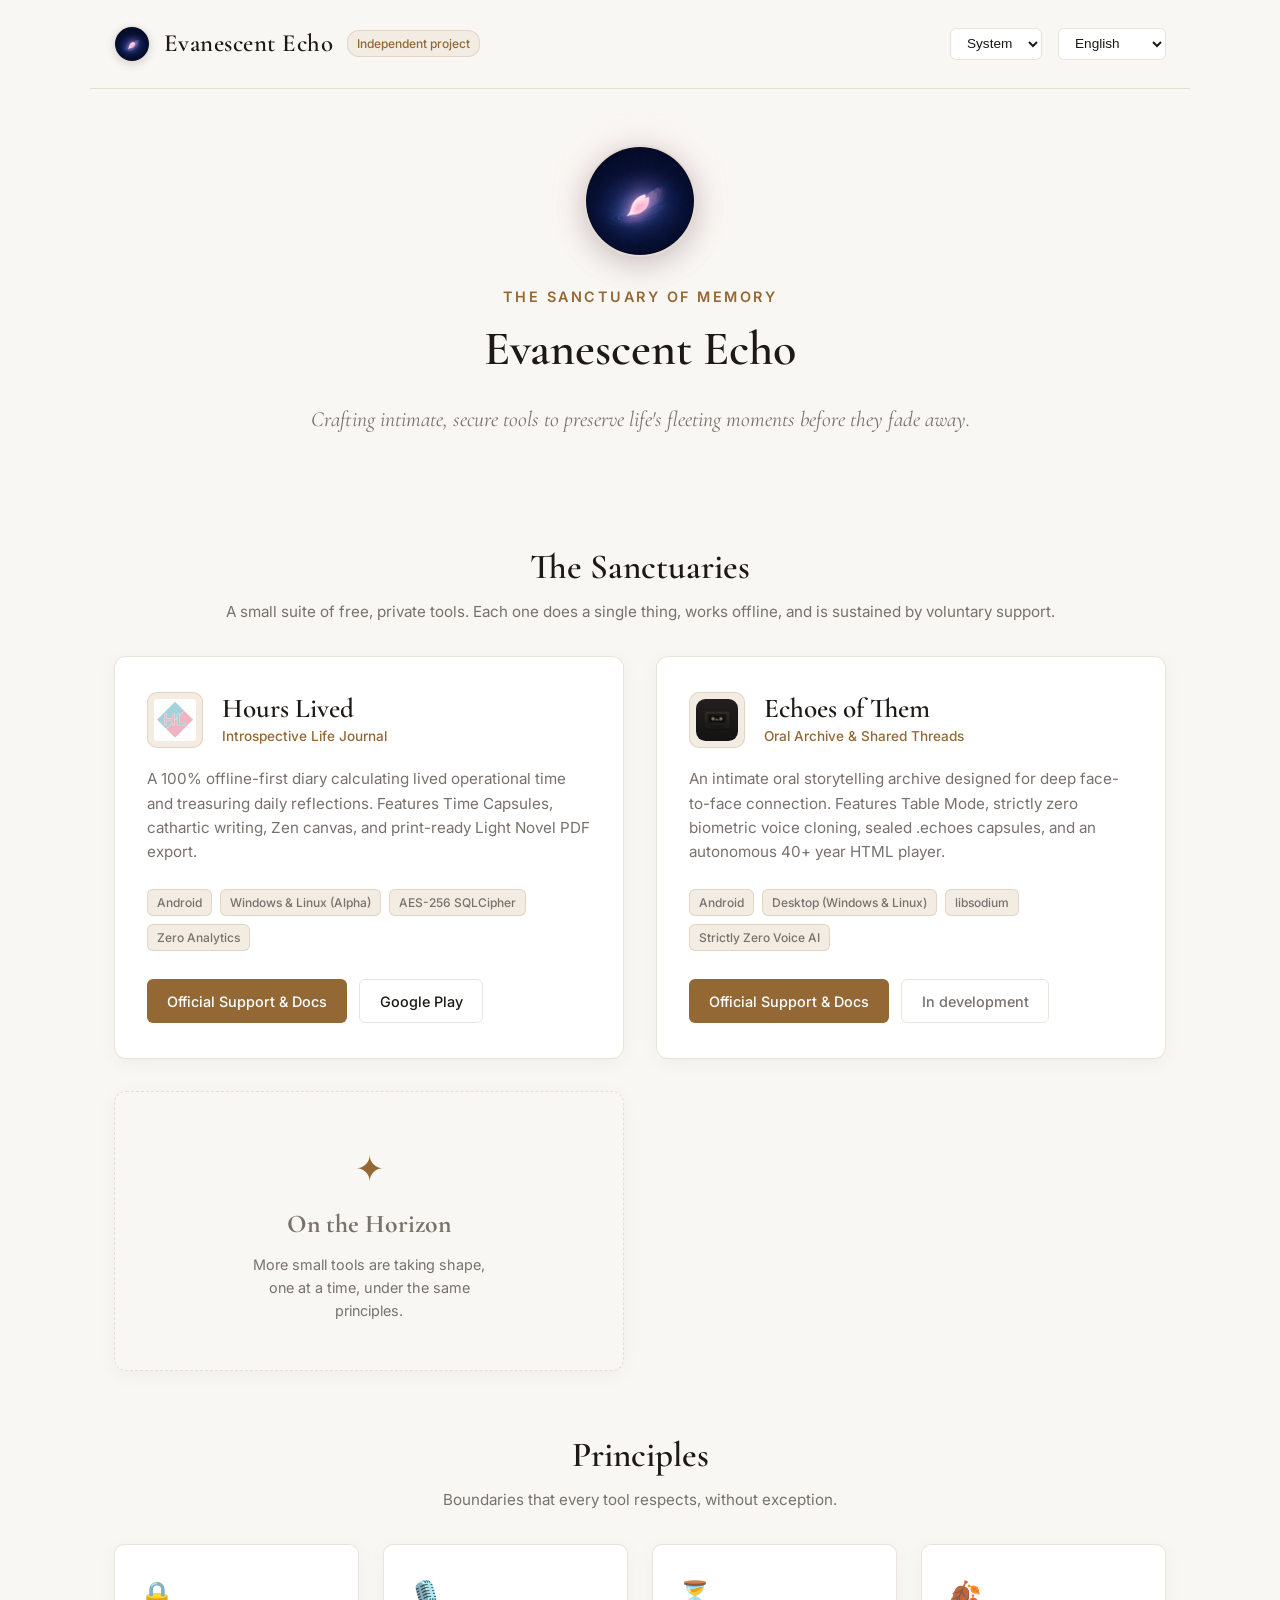
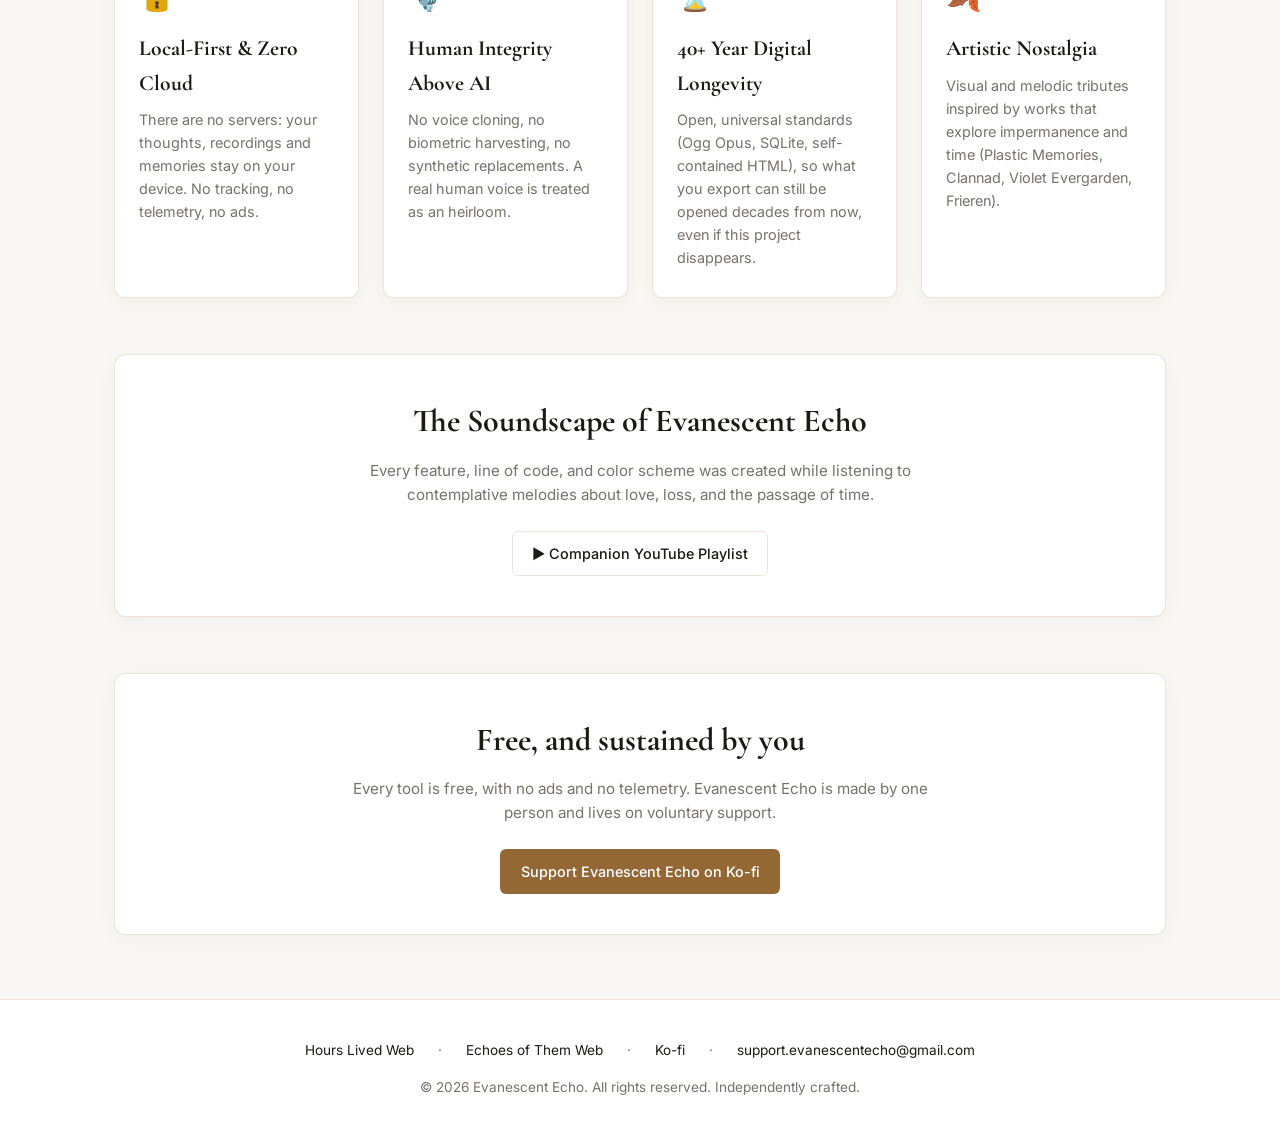
==== index.html @ a3ecc991 "Initial publication of the site" ====
<!DOCTYPE html>
<html lang="en" data-theme="system">
<head>
    <meta charset="UTF-8">
    <meta name="viewport" content="width=device-width, initial-scale=1.0">
    <title>Evanescent Echo — Introspective &amp; Sovereign Software</title>

    <!-- Google Fonts: Cormorant Garamond & Inter -->
    <link rel="preconnect" href="https://fonts.googleapis.com">
    <link rel="preconnect" href="https://fonts.gstatic.com" crossorigin>
    <link href="https://fonts.googleapis.com/css2?family=Cormorant+Garamond:ital,wght@0,300;0,400;0,500;0,600;0,700;1,300;1,400;1,500;1,600&family=Inter:wght@300;400;500;600;700&display=swap" rel="stylesheet">

    <link rel="stylesheet" href="css/styles.css">
    <link rel="icon" type="image/png" href="assets/favicon.png">
</head>
<body class="lang-en">

    <header>
        <a href="#" class="brand">
            <img src="assets/evanescent_echo_seal.png" alt="Evanescent Echo Logo" class="brand-icon">
            <span class="brand-title">Evanescent Echo</span>
            <span class="brand-badge" id="studio-badge">Independent project</span>
        </a>

        <div class="controls">
            <select id="theme-select" class="select-control" onchange="setTheme(this.value)">
                <option value="light" id="theme-light">Light</option>
                <option value="dark" id="theme-dark">Dark</option>
                <option value="system" id="theme-system" selected>System</option>
            </select>

            <select id="lang-select" class="select-control" onchange="setLanguage(this.value)">
                <option value="en" selected>English</option>
                <option value="es">Español</option>
                <option value="de">Deutsch</option>
                <option value="fr">Français</option>
                <option value="it">Italiano</option>
                <option value="ja">日本語</option>
                <option value="ko">한국어</option>
                <option value="pt">Português</option>
                <option value="ru">Русский</option>
                <option value="zh">中文</option>
            </select>
        </div>
    </header>

    <div class="hero">
        <div class="hero-emblem-container">
            <img src="assets/evanescent_echo_seal.png" alt="Evanescent Echo Studio Seal" class="hero-emblem">
        </div>
        <div class="hero-subtitle" id="hero-sub">The Sanctuary of Memory</div>
        <h1 class="hero-title" id="hero-title">Evanescent Echo</h1>
        <p class="hero-quote" id="hero-quote">
            Crafting intimate, secure tools to preserve life's fleeting moments before they fade away.
        </p>
    </div>

    <main>
        <!-- Project Sanctuaries Catalog -->
        <section>
            <div class="section-header">
                <h2 id="sec-projects-title">The Sanctuaries</h2>
                <p id="sec-projects-sub">A small suite of free, private tools. Each one does a single thing, works offline, and is sustained by voluntary support.</p>
            </div>

            <div class="projects-grid">
                <!-- 1. Hours Lived -->
                <div class="project-card">
                    <div>
                        <div class="project-header">
                            <img src="assets/hours_lived_logo.png" alt="Hours Lived Logo" class="project-icon" onerror="this.src='assets/cassette_small.svg'">
                            <div class="project-title-area">
                                <h3>Hours Lived</h3>
                                <div class="tagline" id="hl-tagline">Introspective Life Journal</div>
                            </div>
                        </div>

                        <p class="project-description" id="hl-desc">
                            A 100% offline-first diary calculating lived operational time and treasuring daily reflections. Features Time Capsules, cathartic writing, Zen canvas, and print-ready Light Novel PDF export.
                        </p>

                        <div class="project-tags">
                            <span class="tag">Android</span>
                            <span class="tag">Windows &amp; Linux (Alpha)</span>
                            <span class="tag">AES-256 SQLCipher</span>
                            <span class="tag">Zero Analytics</span>
                        </div>
                    </div>

                    <div class="project-actions">
                        <a href="https://support-evanescentecho.github.io/hours-lived-web/" class="btn btn-primary" id="hl-btn-web">Official Support &amp; Docs</a>
                        <a href="https://play.google.com/store/apps/details?id=dev.evanescentecho.hourslived" target="_blank" class="btn btn-outline" id="hl-btn-play">Google Play</a>
                    </div>
                </div>

                <!-- 2. Echoes of Them -->
                <div class="project-card">
                    <div>
                        <div class="project-header">
                            <img src="assets/cassette_detail.svg" alt="Echoes of Them Logo" class="project-icon">
                            <div class="project-title-area">
                                <h3>Echoes of Them</h3>
                                <div class="tagline" id="echoes-tagline">Oral Archive &amp; Shared Threads</div>
                            </div>
                        </div>

                        <p class="project-description" id="echoes-desc">
                            An intimate oral storytelling archive designed for deep face-to-face connection. Features Table Mode, strictly zero biometric voice cloning, sealed .echoes capsules, and an autonomous 40+ year HTML player.
                        </p>

                        <div class="project-tags">
                            <span class="tag">Android</span>
                            <span class="tag">Desktop (Windows &amp; Linux)</span>
                            <span class="tag">libsodium</span>
                            <span class="tag">Strictly Zero Voice AI</span>
                        </div>
                    </div>

                    <div class="project-actions">
                        <a href="https://support-evanescentecho.github.io/echoes-of-them-web/" class="btn btn-primary" id="echoes-btn-web">Official Support &amp; Docs</a>
                        <span class="btn btn-outline btn-pending" id="echoes-btn-play" aria-disabled="true">In development</span>
                    </div>
                </div>

                <!-- 3. Upcoming Sanctuary -->
                <div class="project-card upcoming">
                    <div style="font-size: 2.2rem; color: var(--primary); margin-bottom: 0.5rem;">✦</div>
                    <h3 id="future-title">On the Horizon</h3>
                    <p id="future-desc" style="font-size: 0.9rem; color: var(--text-muted); max-width: 260px;">
                        More small tools are taking shape, one at a time, under the same principles.
                    </p>
                </div>
            </div>
        </section>

        <!-- Core Philosophy -->
        <section>
            <div class="section-header">
                <h2 id="sec-philosophy-title">Principles</h2>
                <p id="sec-philosophy-sub">Boundaries that every tool respects, without exception.</p>
            </div>

            <div class="pillars-grid">
                <div class="pillar-card">
                    <div class="pillar-icon">🔒</div>
                    <h3 id="pil1-title">Local-First &amp; Zero Cloud</h3>
                    <p id="pil1-desc">There are no servers: your thoughts, recordings and memories stay on your device. No tracking, no telemetry, no ads.</p>
                </div>

                <div class="pillar-card">
                    <div class="pillar-icon">🎙️</div>
                    <h3 id="pil2-title">Human Integrity Above AI</h3>
                    <p id="pil2-desc">No voice cloning, no biometric harvesting, no synthetic replacements. A real human voice is treated as an heirloom.</p>
                </div>

                <div class="pillar-card">
                    <div class="pillar-icon">⏳</div>
                    <h3 id="pil3-title">40+ Year Digital Longevity</h3>
                    <p id="pil3-desc">Open, universal standards (Ogg Opus, SQLite, self-contained HTML), so what you export can still be opened decades from now, even if this project disappears.</p>
                </div>

                <div class="pillar-card">
                    <div class="pillar-icon">🍂</div>
                    <h3 id="pil4-title">Artistic Nostalgia</h3>
                    <p id="pil4-desc">Visual and melodic tributes inspired by works that explore impermanence and time (Plastic Memories, Clannad, Violet Evergarden, Frieren).</p>
                </div>
            </div>
        </section>

        <!-- Companion Soundscape -->
        <section>
            <div class="banner-card">
                <h3 id="banner-title">The Soundscape of Evanescent Echo</h3>
                <p id="banner-desc">
                    Every feature, line of code, and color scheme was created while listening to contemplative melodies about love, loss, and the passage of time.
                </p>
                <div style="display: flex; justify-content: center; gap: 1rem; flex-wrap: wrap;">
                    <a href="https://www.youtube.com/playlist?list=PLSMOooksGAReM" target="_blank" class="btn btn-outline" id="btn-yt">▶ Companion YouTube Playlist</a>
                </div>
            </div>
        </section>

        <!-- Voluntary support -->
        <section>
            <div class="banner-card">
                <h3 id="support-title">Free, and sustained by you</h3>
                <p id="support-note">
                    Every tool is free, with no ads and no telemetry. Evanescent Echo is made by one person and lives on voluntary support.
                </p>
                <div style="display: flex; justify-content: center; gap: 1rem; flex-wrap: wrap;">
                    <a href="https://ko-fi.com/evanescentecho" target="_blank" class="btn btn-primary" id="btn-kofi">Support Evanescent Echo on Ko-fi</a>
                </div>
            </div>
        </section>
    </main>

    <footer>
        <div class="footer-links">
            <a href="https://support-evanescentecho.github.io/hours-lived-web/">Hours Lived Web</a>
            <span>·</span>
            <a href="https://support-evanescentecho.github.io/echoes-of-them-web/">Echoes of Them Web</a>
            <span>·</span>
            <a href="https://ko-fi.com/evanescentecho">Ko-fi</a>
            <span>·</span>
            <a href="mailto:support.evanescentecho@gmail.com">support.evanescentecho@gmail.com</a>
        </div>
        <p id="footer-copy">© 2026 Evanescent Echo. All rights reserved. Independently crafted.</p>
    </footer>

    <script src="js/script.js"></script>
</body>
</html>
---- css/styles.css ----
/* Evanescent Echo — Studio Portal Stylesheet */
:root {
    --light-bg: #F9F7F3;
    --light-surface: #FFFFFF;
    --light-surface-variant: #F2ECE3;
    --light-primary: #946835;
    --light-secondary: #5F7F68;
    --light-accent: #C77A93;
    --light-text: #1C1917;
    --light-text-muted: #78716C;
    --light-border: rgba(148, 104, 53, 0.18);
    --light-card-shadow: 0 4px 20px rgba(0, 0, 0, 0.04);

    /* Dark Mode matches the deep indigo water of the Evanescent Echo seal */
    --dark-bg: #060913;
    --dark-surface: #0E1322;
    --dark-surface-variant: #161D32;
    --dark-primary: #E5A93C;
    --dark-secondary: #7A9E85;
    --dark-accent: #F4A7BD;
    --dark-text: #F5EFE6;
    --dark-text-muted: #A0A8BA;
    --dark-border: rgba(229, 169, 60, 0.2);
    --dark-card-shadow: 0 8px 32px rgba(0, 0, 0, 0.45);

    /* Defaults to Light */
    --bg: var(--light-bg);
    --surface: var(--light-surface);
    --surface-variant: var(--light-surface-variant);
    --primary: var(--light-primary);
    --secondary: var(--light-secondary);
    --accent: var(--light-accent);
    --text: var(--light-text);
    --text-muted: var(--light-text-muted);
    --border: var(--light-border);
    --card-shadow: var(--light-card-shadow);
    --transition: 0.3s ease;
}

[data-theme="dark"] {
    --bg: var(--dark-bg);
    --surface: var(--dark-surface);
    --surface-variant: var(--dark-surface-variant);
    --primary: var(--dark-primary);
    --secondary: var(--dark-secondary);
    --accent: var(--dark-accent);
    --text: var(--dark-text);
    --text-muted: var(--dark-text-muted);
    --border: var(--dark-border);
    --card-shadow: var(--dark-card-shadow);
}

* {
    box-sizing: border-box;
    margin: 0;
    padding: 0;
}

body {
    background-color: var(--bg);
    color: var(--text);
    font-family: 'Inter', -apple-system, BlinkMacSystemFont, "Segoe UI", Roboto, sans-serif;
    line-height: 1.6;
    transition: background-color var(--transition), color var(--transition);
    min-height: 100vh;
    display: flex;
    flex-direction: column;
}

/* Header */
header {
    max-width: 1100px;
    margin: 0 auto;
    width: 100%;
    padding: 1.5rem 1.5rem;
    display: flex;
    justify-content: space-between;
    align-items: center;
    border-bottom: 1px solid var(--border);
}

.brand {
    display: flex;
    align-items: center;
    gap: 0.85rem;
    text-decoration: none;
    color: inherit;
}

.brand-icon {
    width: 36px;
    height: 36px;
    border-radius: 50%;
    object-fit: cover;
    border: 1px solid var(--border);
    box-shadow: 0 2px 8px rgba(0, 0, 0, 0.15);
}

.brand-title {
    font-family: 'Cormorant Garamond', Georgia, serif;
    font-size: 1.55rem;
    font-weight: 600;
    letter-spacing: 0.5px;
    color: var(--text);
}

.brand-badge {
    font-size: 0.75rem;
    padding: 3px 9px;
    background: var(--surface-variant);
    border: 1px solid var(--border);
    border-radius: 12px;
    color: var(--primary);
    font-weight: 500;
}

.controls {
    display: flex;
    gap: 1rem;
    align-items: center;
}

.select-control {
    background: var(--surface);
    color: var(--text);
    border: 1px solid var(--border);
    padding: 0.4rem 0.75rem;
    border-radius: 6px;
    font-size: 0.85rem;
    cursor: pointer;
    outline: none;
    transition: border-color var(--transition);
}

.select-control:focus {
    border-color: var(--primary);
}

/* Hero */
.hero {
    max-width: 860px;
    margin: 3.5rem auto 3rem;
    padding: 0 1.5rem;
    text-align: center;
}

.hero-emblem-container {
    display: inline-flex;
    justify-content: center;
    align-items: center;
    margin-bottom: 1.75rem;
    position: relative;
}

.hero-emblem {
    width: 112px;
    height: 112px;
    border-radius: 50%;
    object-fit: cover;
    border: 2px solid var(--border);
    box-shadow: 0 8px 30px rgba(0, 0, 0, 0.18), 0 0 35px rgba(244, 167, 189, 0.22);
    transition: transform var(--transition), box-shadow var(--transition);
}

.hero-emblem:hover {
    transform: scale(1.05);
    box-shadow: 0 12px 36px rgba(0, 0, 0, 0.25), 0 0 45px rgba(244, 167, 189, 0.35);
}

.hero-subtitle {
    font-size: 0.9rem;
    text-transform: uppercase;
    letter-spacing: 2.5px;
    color: var(--primary);
    font-weight: 600;
    margin-bottom: 0.85rem;
}

.hero-title {
    font-family: 'Cormorant Garamond', Georgia, serif;
    font-size: 3rem;
    line-height: 1.2;
    font-weight: 600;
    margin-bottom: 1.5rem;
    color: var(--text);
}

.hero-quote {
    font-family: 'Cormorant Garamond', Georgia, serif;
    font-size: 1.35rem;
    font-style: italic;
    color: var(--text-muted);
    max-width: 680px;
    margin: 0 auto;
    line-height: 1.5;
}

/* Main Container */
main {
    max-width: 1100px;
    margin: 0 auto;
    width: 100%;
    padding: 0 1.5rem 4rem;
    flex: 1;
}

/* Section Titles */
.section-header {
    text-align: center;
    margin: 3.5rem 0 2rem;
}

.section-header h2 {
    font-family: 'Cormorant Garamond', Georgia, serif;
    font-size: 2.2rem;
    font-weight: 600;
    color: var(--text);
}

.section-header p {
    color: var(--text-muted);
    font-size: 0.95rem;
    margin-top: 0.25rem;
}

/* Projects Grid */
.projects-grid {
    display: grid;
    grid-template-columns: repeat(auto-fit, minmax(340px, 1fr));
    gap: 2rem;
    margin-top: 1.5rem;
}

.project-card {
    background: var(--surface);
    border: 1px solid var(--border);
    border-radius: 12px;
    padding: 2.2rem 2rem;
    display: flex;
    flex-direction: column;
    justify-content: space-between;
    box-shadow: var(--card-shadow);
    transition: transform var(--transition), border-color var(--transition), box-shadow var(--transition);
    position: relative;
    overflow: hidden;
}

.project-card:hover {
    transform: translateY(-4px);
    border-color: var(--primary);
    box-shadow: 0 8px 30px rgba(0, 0, 0, 0.08);
}

.project-header {
    display: flex;
    align-items: center;
    gap: 1.2rem;
    margin-bottom: 1.2rem;
}

.project-icon {
    width: 56px;
    height: 56px;
    object-fit: contain;
    border-radius: 10px;
    background: var(--surface-variant);
    padding: 6px;
    border: 1px solid var(--border);
}

.project-title-area h3 {
    font-family: 'Cormorant Garamond', Georgia, serif;
    font-size: 1.7rem;
    font-weight: 600;
    line-height: 1.2;
    color: var(--text);
}

.project-title-area .tagline {
    font-size: 0.85rem;
    color: var(--primary);
    font-weight: 500;
}

.project-description {
    color: var(--text-muted);
    font-size: 0.95rem;
    line-height: 1.6;
    margin-bottom: 1.5rem;
}

.project-tags {
    display: flex;
    flex-wrap: wrap;
    gap: 0.5rem;
    margin-bottom: 1.75rem;
}

.tag {
    font-size: 0.75rem;
    padding: 3px 9px;
    background: var(--surface-variant);
    border: 1px solid var(--border);
    border-radius: 6px;
    color: var(--text-muted);
    font-weight: 500;
}

.project-actions {
    display: flex;
    gap: 0.75rem;
    flex-wrap: wrap;
}

.btn {
    display: inline-flex;
    align-items: center;
    justify-content: center;
    padding: 0.6rem 1.2rem;
    border-radius: 6px;
    font-size: 0.9rem;
    font-weight: 500;
    text-decoration: none;
    transition: all var(--transition);
    cursor: pointer;
}

.btn-primary {
    background: var(--primary);
    color: #FFF;
    border: 1px solid transparent;
}

.btn-primary:hover {
    opacity: 0.9;
    transform: translateY(-1px);
}

.btn-outline {
    background: transparent;
    color: var(--text);
    border: 1px solid var(--border);
}

.btn-outline:hover {
    border-color: var(--primary);
    color: var(--primary);
}

/* Upcoming Card */
.project-card.upcoming {
    border-style: dashed;
    background: transparent;
    justify-content: center;
    align-items: center;
    text-align: center;
    min-height: 280px;
}

.project-card.upcoming h3 {
    font-family: 'Cormorant Garamond', Georgia, serif;
    font-size: 1.6rem;
    margin-bottom: 0.5rem;
    color: var(--text-muted);
}

/* Pillars / Philosophy */
.pillars-grid {
    display: grid;
    grid-template-columns: repeat(auto-fit, minmax(240px, 1fr));
    gap: 1.5rem;
    margin-top: 1.5rem;
}

.pillar-card {
    background: var(--surface);
    border: 1px solid var(--border);
    border-radius: 10px;
    padding: 1.75rem 1.5rem;
    box-shadow: var(--card-shadow);
}

.pillar-icon {
    font-size: 1.8rem;
    margin-bottom: 0.75rem;
    color: var(--primary);
}

.pillar-card h3 {
    font-family: 'Cormorant Garamond', Georgia, serif;
    font-size: 1.35rem;
    margin-bottom: 0.5rem;
    color: var(--text);
}

.pillar-card p {
    font-size: 0.9rem;
    color: var(--text-muted);
    line-height: 1.6;
}

/* Soundscape & Support */
.banner-card {
    background: var(--surface);
    border: 1px solid var(--border);
    border-radius: 12px;
    padding: 2.5rem 2rem;
    margin-top: 3.5rem;
    text-align: center;
    box-shadow: var(--card-shadow);
}

.banner-card h3 {
    font-family: 'Cormorant Garamond', Georgia, serif;
    font-size: 2rem;
    margin-bottom: 0.75rem;
    color: var(--text);
}

.banner-card p {
    color: var(--text-muted);
    max-width: 600px;
    margin: 0 auto 1.5rem;
    font-size: 0.95rem;
}

/* Footer */
footer {
    border-top: 1px solid var(--border);
    padding: 2.5rem 1.5rem;
    text-align: center;
    color: var(--text-muted);
    font-size: 0.85rem;
    background: var(--surface);
}

footer a {
    color: var(--primary);
    text-decoration: underline;
}

.footer-links {
    display: flex;
    justify-content: center;
    gap: 1.5rem;
    margin-bottom: 1rem;
    flex-wrap: wrap;
}

.footer-links a {
    text-decoration: none;
    color: var(--text);
    transition: color var(--transition);
}

.footer-links a:hover {
    color: var(--primary);
}

@media (max-width: 600px) {
    .hero-title {
        font-size: 2.2rem;
    }
    header {
        flex-direction: column;
        gap: 1rem;
    }
}

/* Botón sin enlace (app aún no publicada) */
.btn-pending,
.btn-pending:hover {
    cursor: default;
    color: var(--text-muted);
    border-color: var(--border);
}
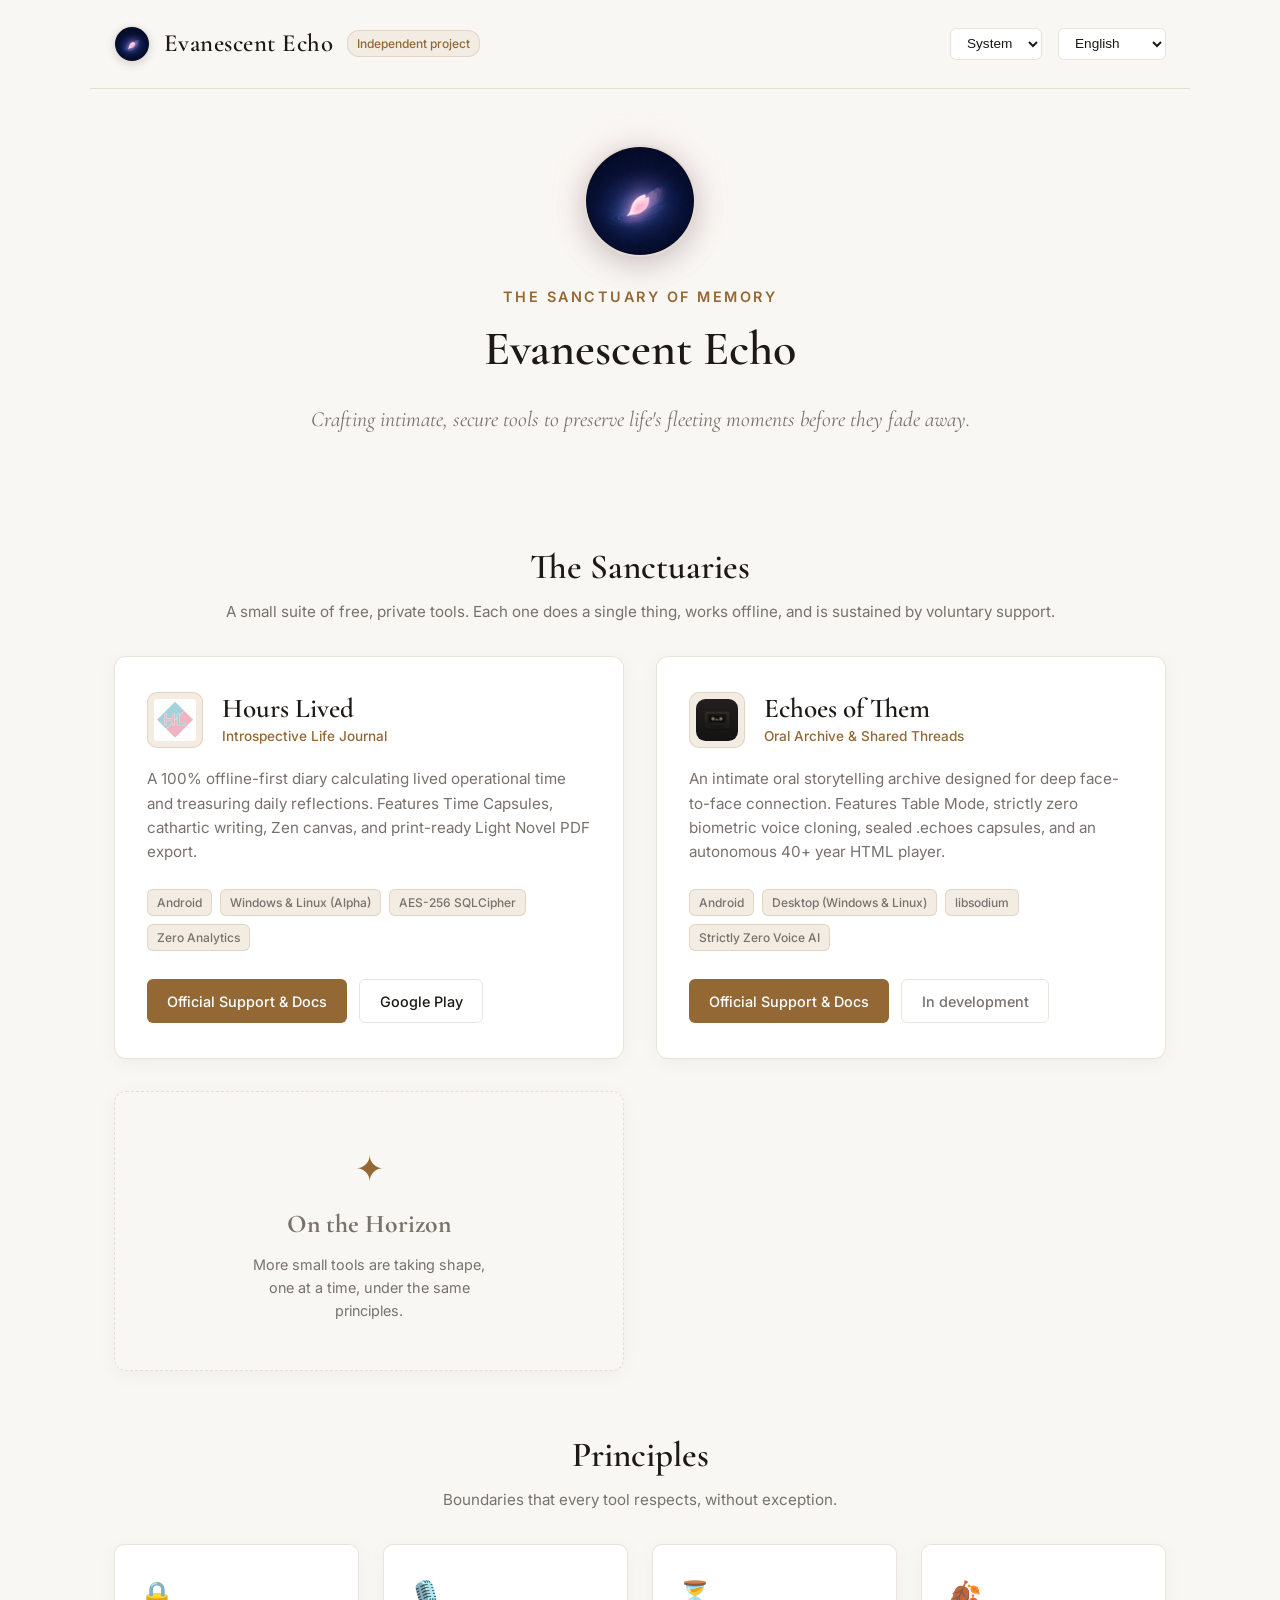
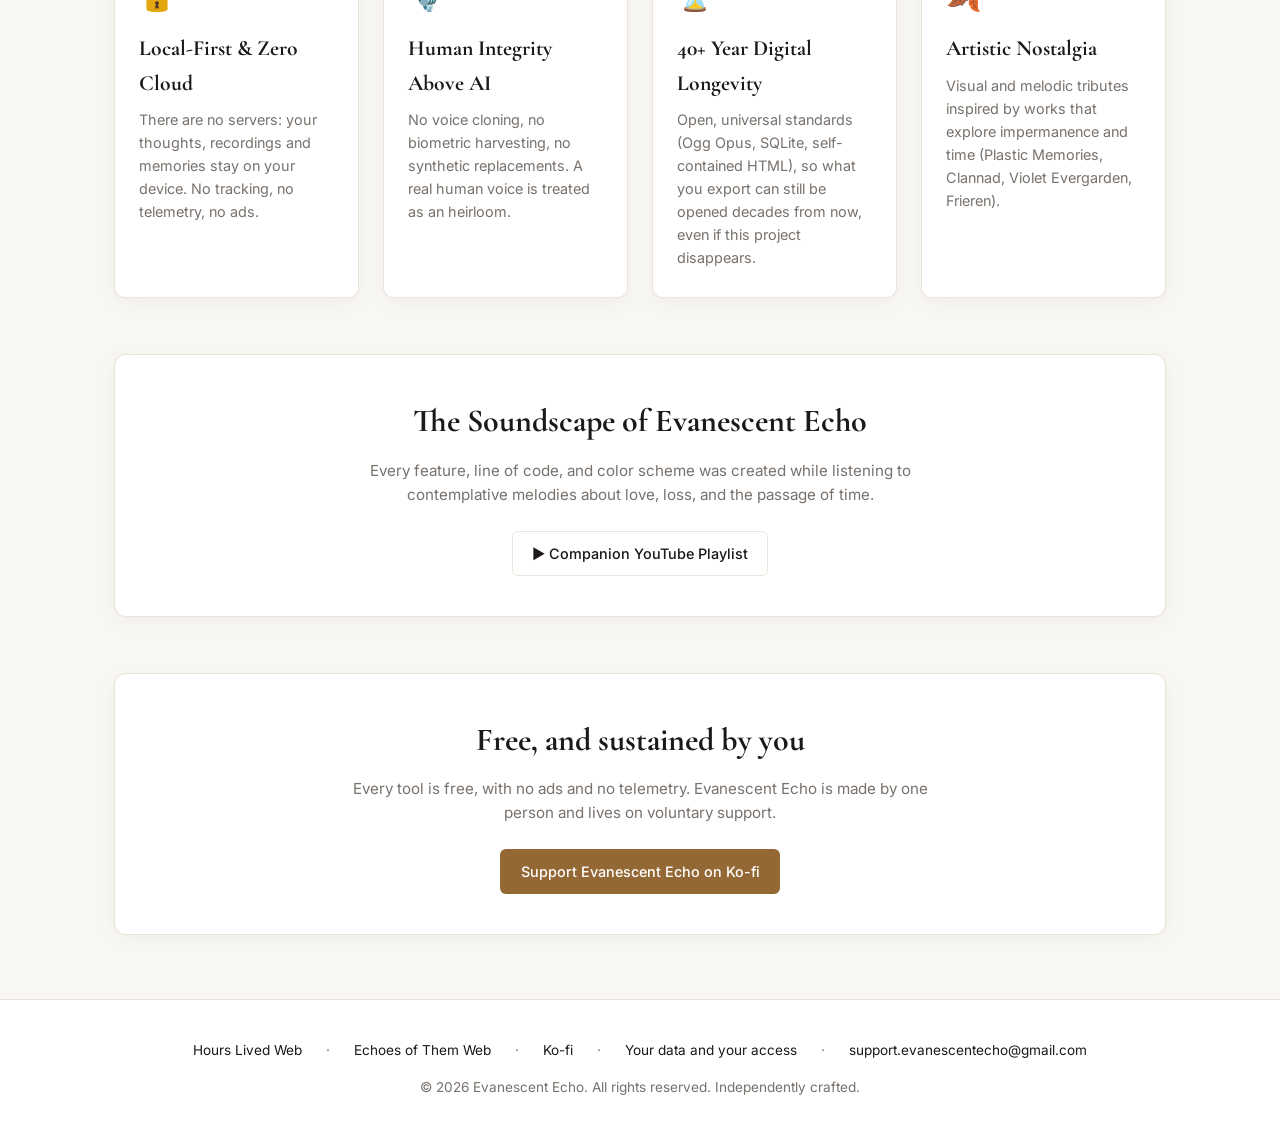
==== commit 4fbca549: "feat: page about data protection and accessibility (draft) Plain-language page on how the apps keep " ====
--- a/index.html
+++ b/index.html
@@ -202,6 +202,8 @@
             <span>·</span>
             <a href="https://ko-fi.com/evanescentecho">Ko-fi</a>
             <span>·</span>
+            <a href="trust.html" id="footer-trust">Your data and your access</a>
+            <span>·</span>
             <a href="mailto:support.evanescentecho@gmail.com">support.evanescentecho@gmail.com</a>
         </div>
         <p id="footer-copy">© 2026 Evanescent Echo. All rights reserved. Independently crafted.</p>
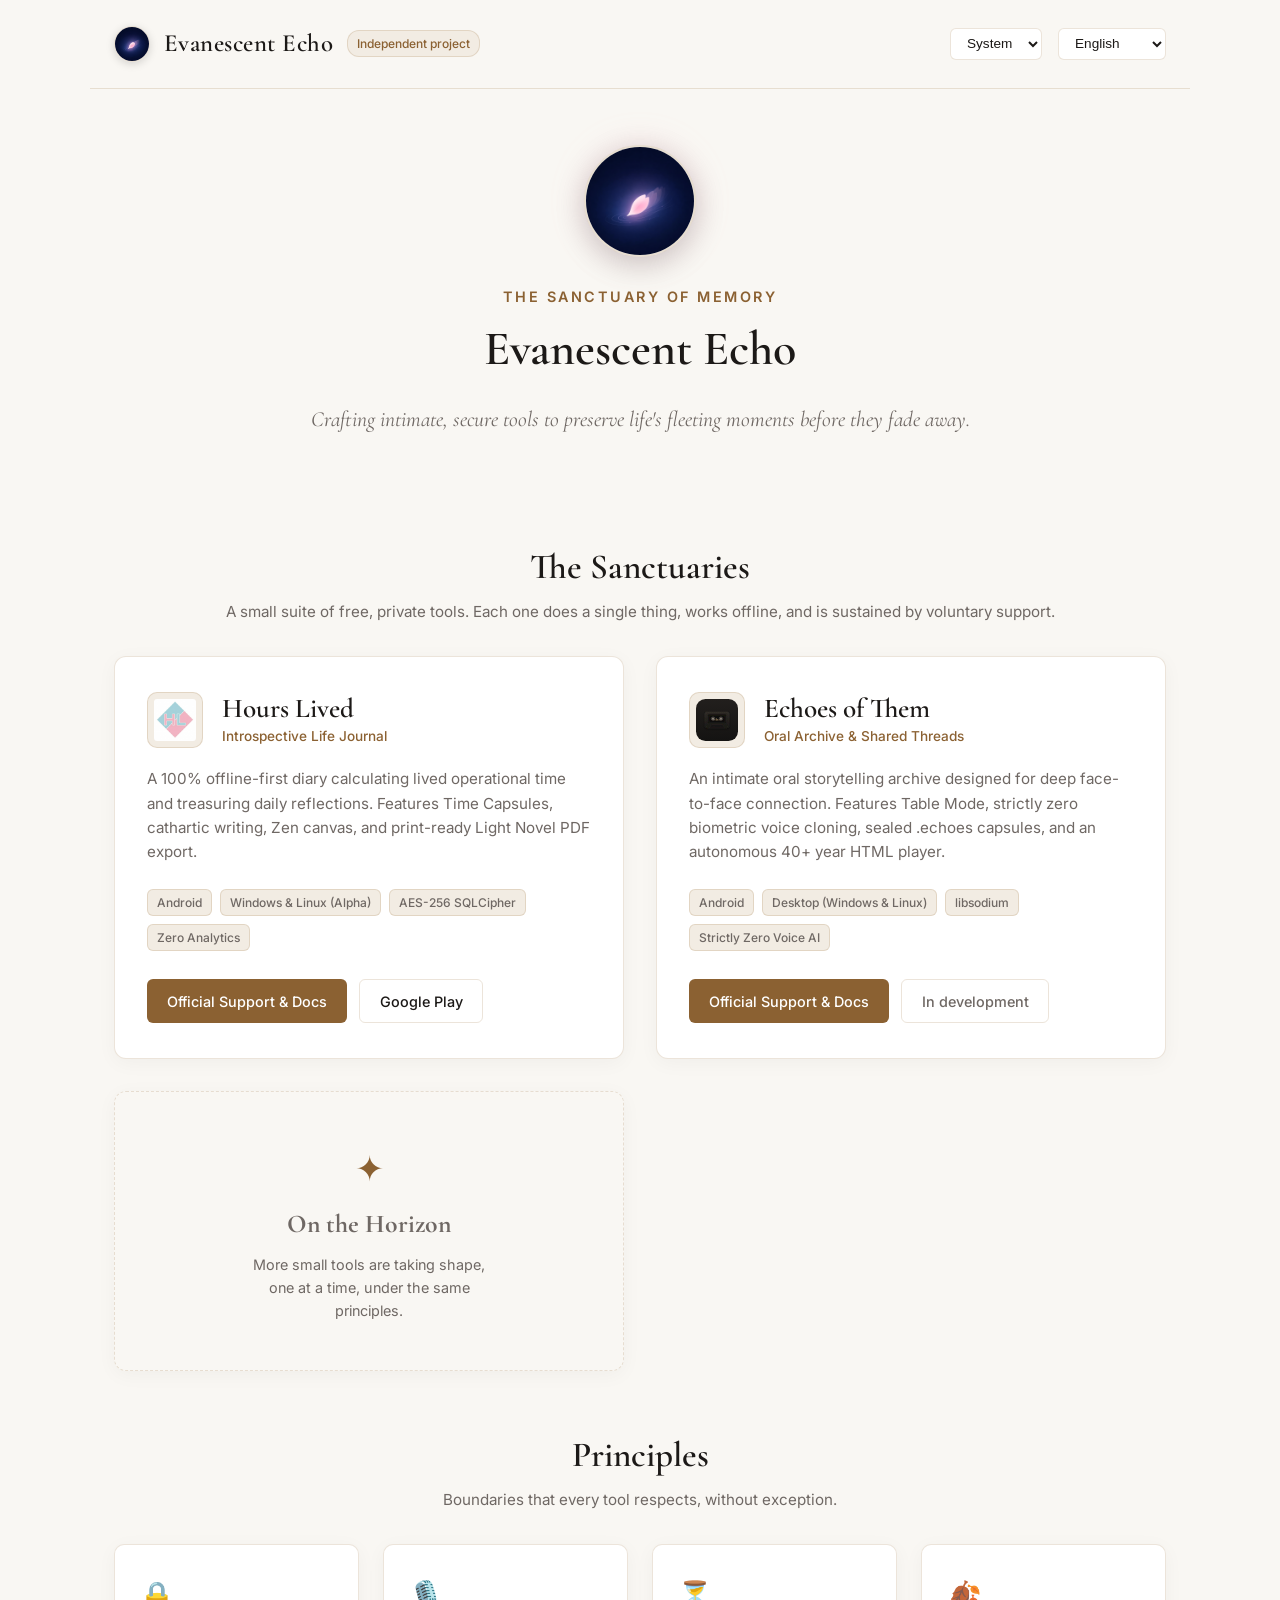
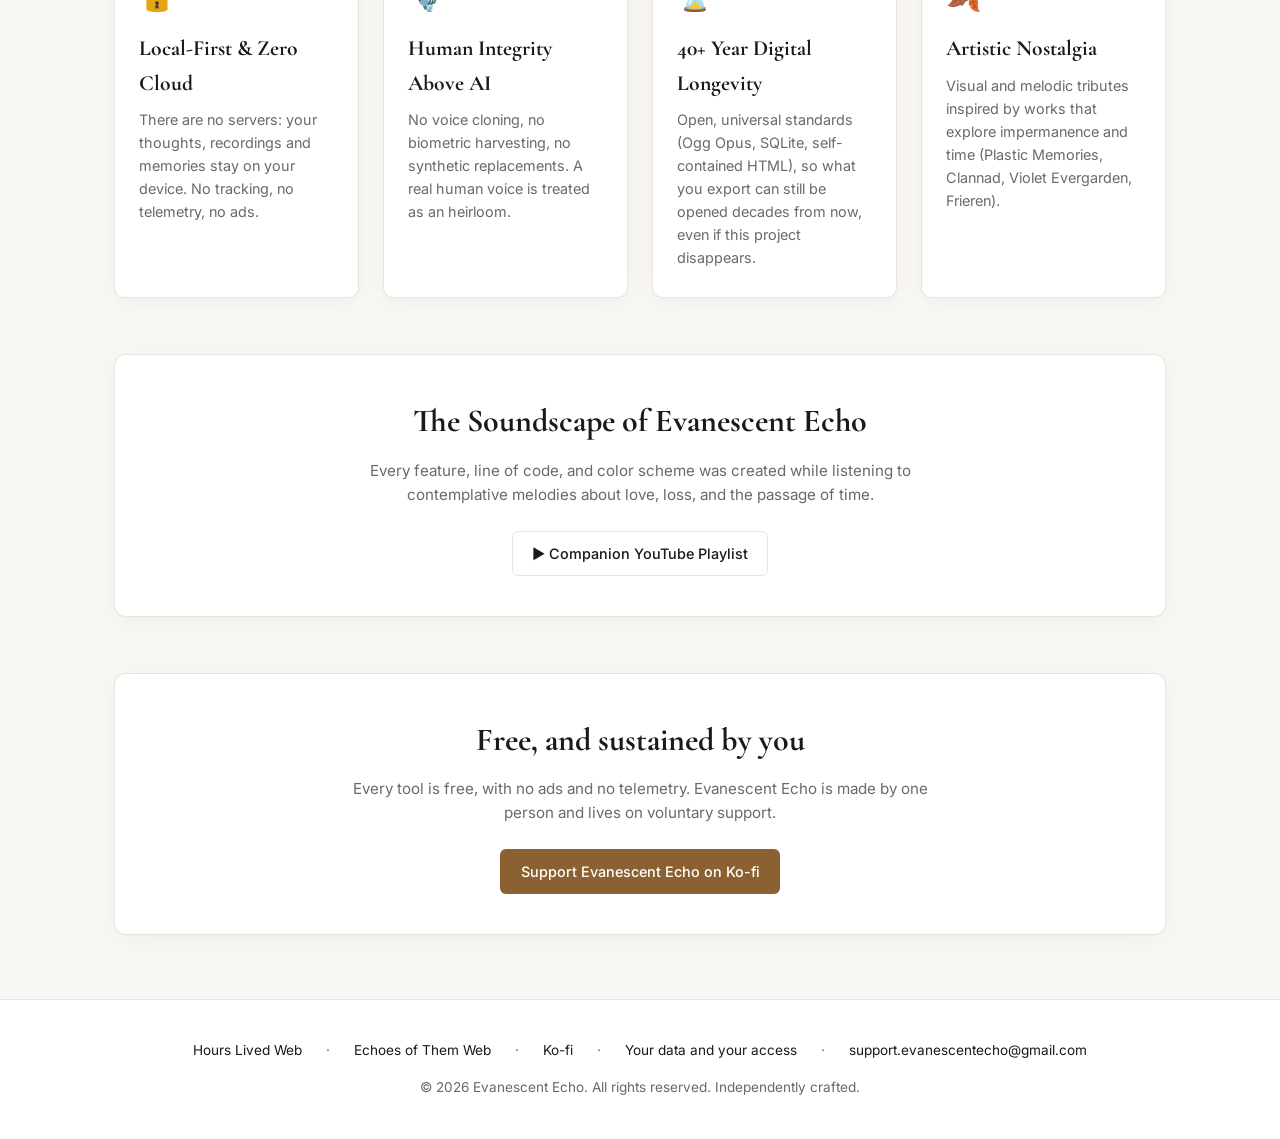
==== commit fe2a6a8b: "feat(a11y): suite accessibility layer and footer links without underline" ====
--- a/index.html
+++ b/index.html
@@ -11,6 +11,9 @@
     <link href="https://fonts.googleapis.com/css2?family=Cormorant+Garamond:ital,wght@0,300;0,400;0,500;0,600;0,700;1,300;1,400;1,500;1,600&family=Inter:wght@300;400;500;600;700&display=swap" rel="stylesheet">
 
     <link rel="stylesheet" href="css/styles.css">
+    <!-- Suite accessibility layer (WCAG 2.2 AA base + visitor preferences) -->
+    <link rel="stylesheet" href="/evanescent-web-a11y/a11y.css">
+    <script src="/evanescent-web-a11y/a11y.js"></script>
     <link rel="icon" type="image/png" href="assets/favicon.png">
 </head>
 <body class="lang-en">
@@ -22,14 +25,14 @@
             <span class="brand-badge" id="studio-badge">Independent project</span>
         </a>
 
-        <div class="controls">
-            <select id="theme-select" class="select-control" onchange="setTheme(this.value)">
+        <div class="controls" data-a11y-slot>
+            <select id="theme-select" class="select-control" onchange="setTheme(this.value)" aria-label="Theme">
                 <option value="light" id="theme-light">Light</option>
                 <option value="dark" id="theme-dark">Dark</option>
                 <option value="system" id="theme-system" selected>System</option>
             </select>
 
-            <select id="lang-select" class="select-control" onchange="setLanguage(this.value)">
+            <select id="lang-select" class="select-control" onchange="setLanguage(this.value)" aria-label="Language">
                 <option value="en" selected>English</option>
                 <option value="es">Español</option>
                 <option value="de">Deutsch</option>
@@ -44,7 +47,7 @@
         </div>
     </header>
 
-    <div class="hero">
+    <div class="hero" role="region" aria-labelledby="hero-title">
         <div class="hero-emblem-container">
             <img src="assets/evanescent_echo_seal.png" alt="Evanescent Echo Studio Seal" class="hero-emblem">
         </div>
--- a/css/styles.css
+++ b/css/styles.css
@@ -3,11 +3,11 @@
     --light-bg: #F9F7F3;
     --light-surface: #FFFFFF;
     --light-surface-variant: #F2ECE3;
-    --light-primary: #946835;
-    --light-secondary: #5F7F68;
-    --light-accent: #C77A93;
+    --light-primary: #8B6132;
+    --light-secondary: #54705C;
+    --light-accent: #AC4869;
     --light-text: #1C1917;
-    --light-text-muted: #78716C;
+    --light-text-muted: #6F6864;
     --light-border: rgba(148, 104, 53, 0.18);
     --light-card-shadow: 0 4px 20px rgba(0, 0, 0, 0.04);
 
@@ -81,6 +81,7 @@
 
 .brand {
     display: flex;
+    flex-wrap: wrap;
     align-items: center;
     gap: 0.85rem;
     text-decoration: none;
@@ -116,6 +117,7 @@
 
 .controls {
     display: flex;
+    flex-wrap: wrap; /* large text (WCAG 1.4.4) must not clip the controls */
     gap: 1rem;
     align-items: center;
 }
@@ -226,7 +228,7 @@
 /* Projects Grid */
 .projects-grid {
     display: grid;
-    grid-template-columns: repeat(auto-fit, minmax(340px, 1fr));
+    grid-template-columns: repeat(auto-fit, minmax(min(340px, 100%), 1fr));
     gap: 2rem;
     margin-top: 1.5rem;
 }
@@ -327,7 +329,7 @@
 
 .btn-primary {
     background: var(--primary);
-    color: #FFF;
+    color: var(--surface);
     border: 1px solid transparent;
 }
 
@@ -367,7 +369,7 @@
 /* Pillars / Philosophy */
 .pillars-grid {
     display: grid;
-    grid-template-columns: repeat(auto-fit, minmax(240px, 1fr));
+    grid-template-columns: repeat(auto-fit, minmax(min(240px, 100%), 1fr));
     gap: 1.5rem;
     margin-top: 1.5rem;
 }
@@ -436,7 +438,7 @@
 
 footer a {
     color: var(--primary);
-    text-decoration: underline;
+    text-decoration: none;
 }
 
 .footer-links {
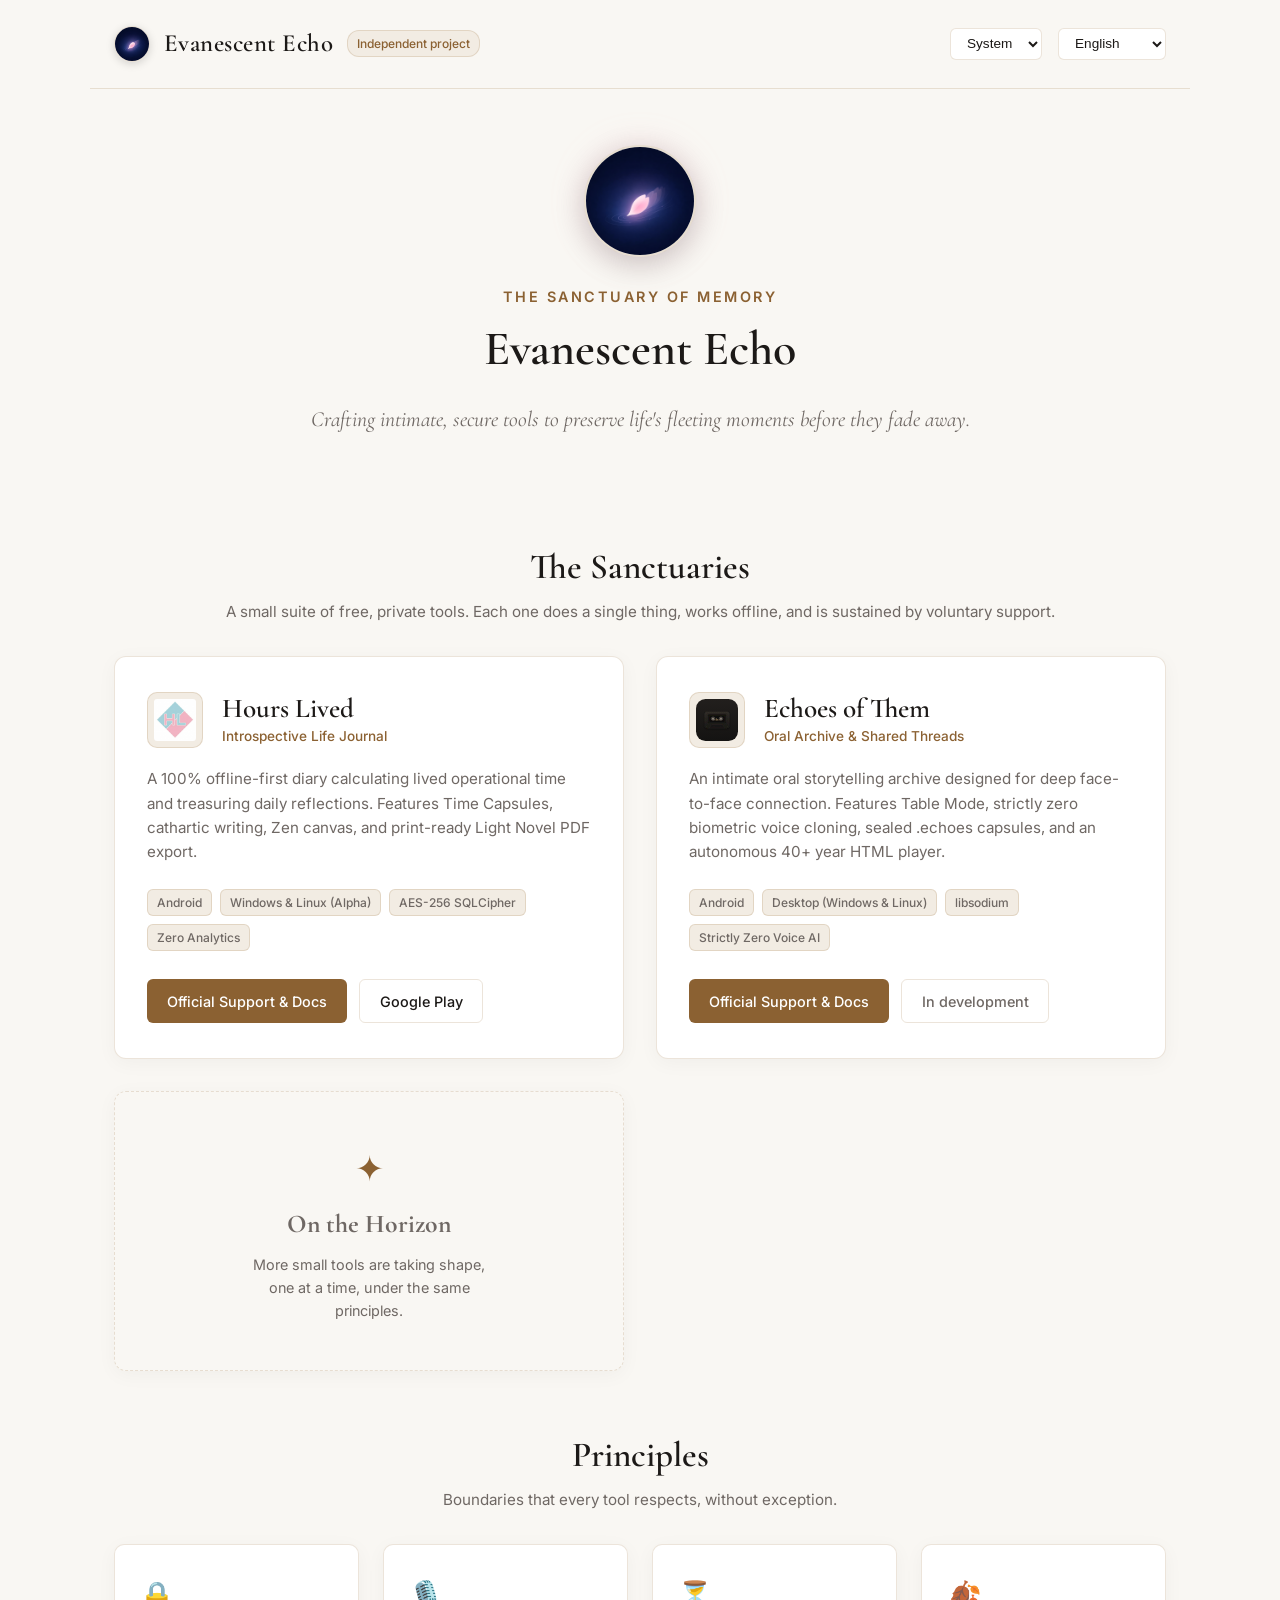
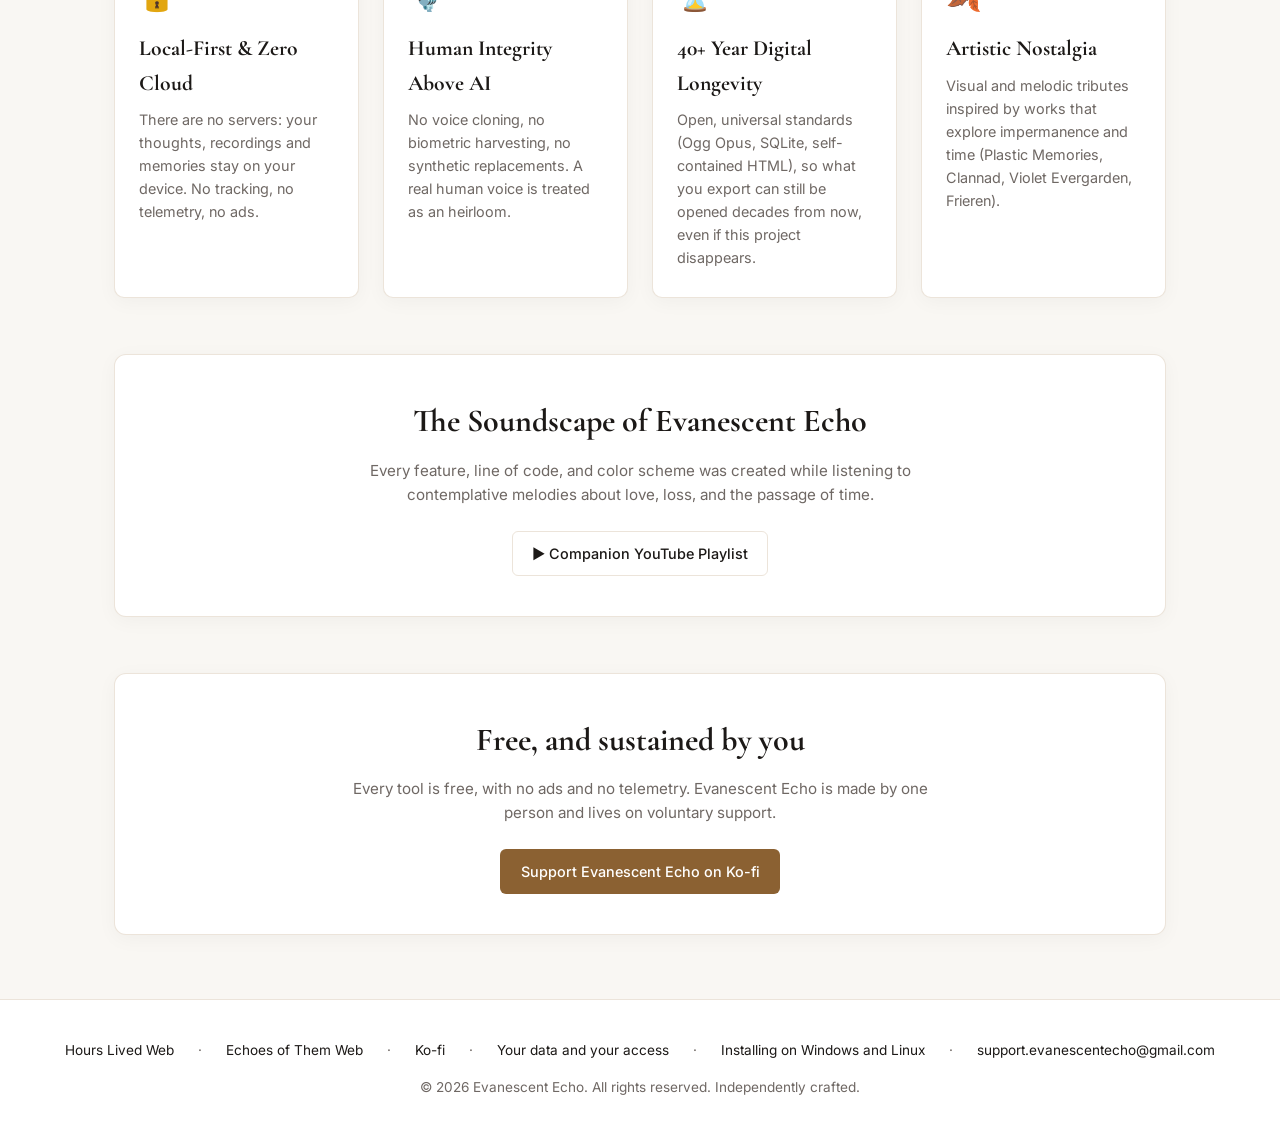
==== commit 80f3b995: "feat: installing page for unsigned desktop builds, safe from page translators - install.html in all " ====
--- a/index.html
+++ b/index.html
@@ -21,7 +21,7 @@
     <header>
         <a href="#" class="brand">
             <img src="assets/evanescent_echo_seal.png" alt="Evanescent Echo Logo" class="brand-icon">
-            <span class="brand-title">Evanescent Echo</span>
+            <span class="brand-title" translate="no">Evanescent Echo</span>
             <span class="brand-badge" id="studio-badge">Independent project</span>
         </a>
 
@@ -32,7 +32,7 @@
                 <option value="system" id="theme-system" selected>System</option>
             </select>
 
-            <select id="lang-select" class="select-control" onchange="setLanguage(this.value)" aria-label="Language">
+            <select id="lang-select" translate="no" class="select-control" onchange="setLanguage(this.value)" aria-label="Language">
                 <option value="en" selected>English</option>
                 <option value="es">Español</option>
                 <option value="de">Deutsch</option>
@@ -52,7 +52,7 @@
             <img src="assets/evanescent_echo_seal.png" alt="Evanescent Echo Studio Seal" class="hero-emblem">
         </div>
         <div class="hero-subtitle" id="hero-sub">The Sanctuary of Memory</div>
-        <h1 class="hero-title" id="hero-title">Evanescent Echo</h1>
+        <h1 class="hero-title" id="hero-title" translate="no">Evanescent Echo</h1>
         <p class="hero-quote" id="hero-quote">
             Crafting intimate, secure tools to preserve life's fleeting moments before they fade away.
         </p>
@@ -207,7 +207,9 @@
             <span>·</span>
             <a href="trust.html" id="footer-trust">Your data and your access</a>
             <span>·</span>
-            <a href="mailto:support.evanescentecho@gmail.com">support.evanescentecho@gmail.com</a>
+            <a href="install.html" id="footer-install">Installing on Windows and Linux</a>
+            <span>·</span>
+            <a translate="no" href="mailto:support.evanescentecho@gmail.com">support.evanescentecho@gmail.com</a>
         </div>
         <p id="footer-copy">© 2026 Evanescent Echo. All rights reserved. Independently crafted.</p>
     </footer>
